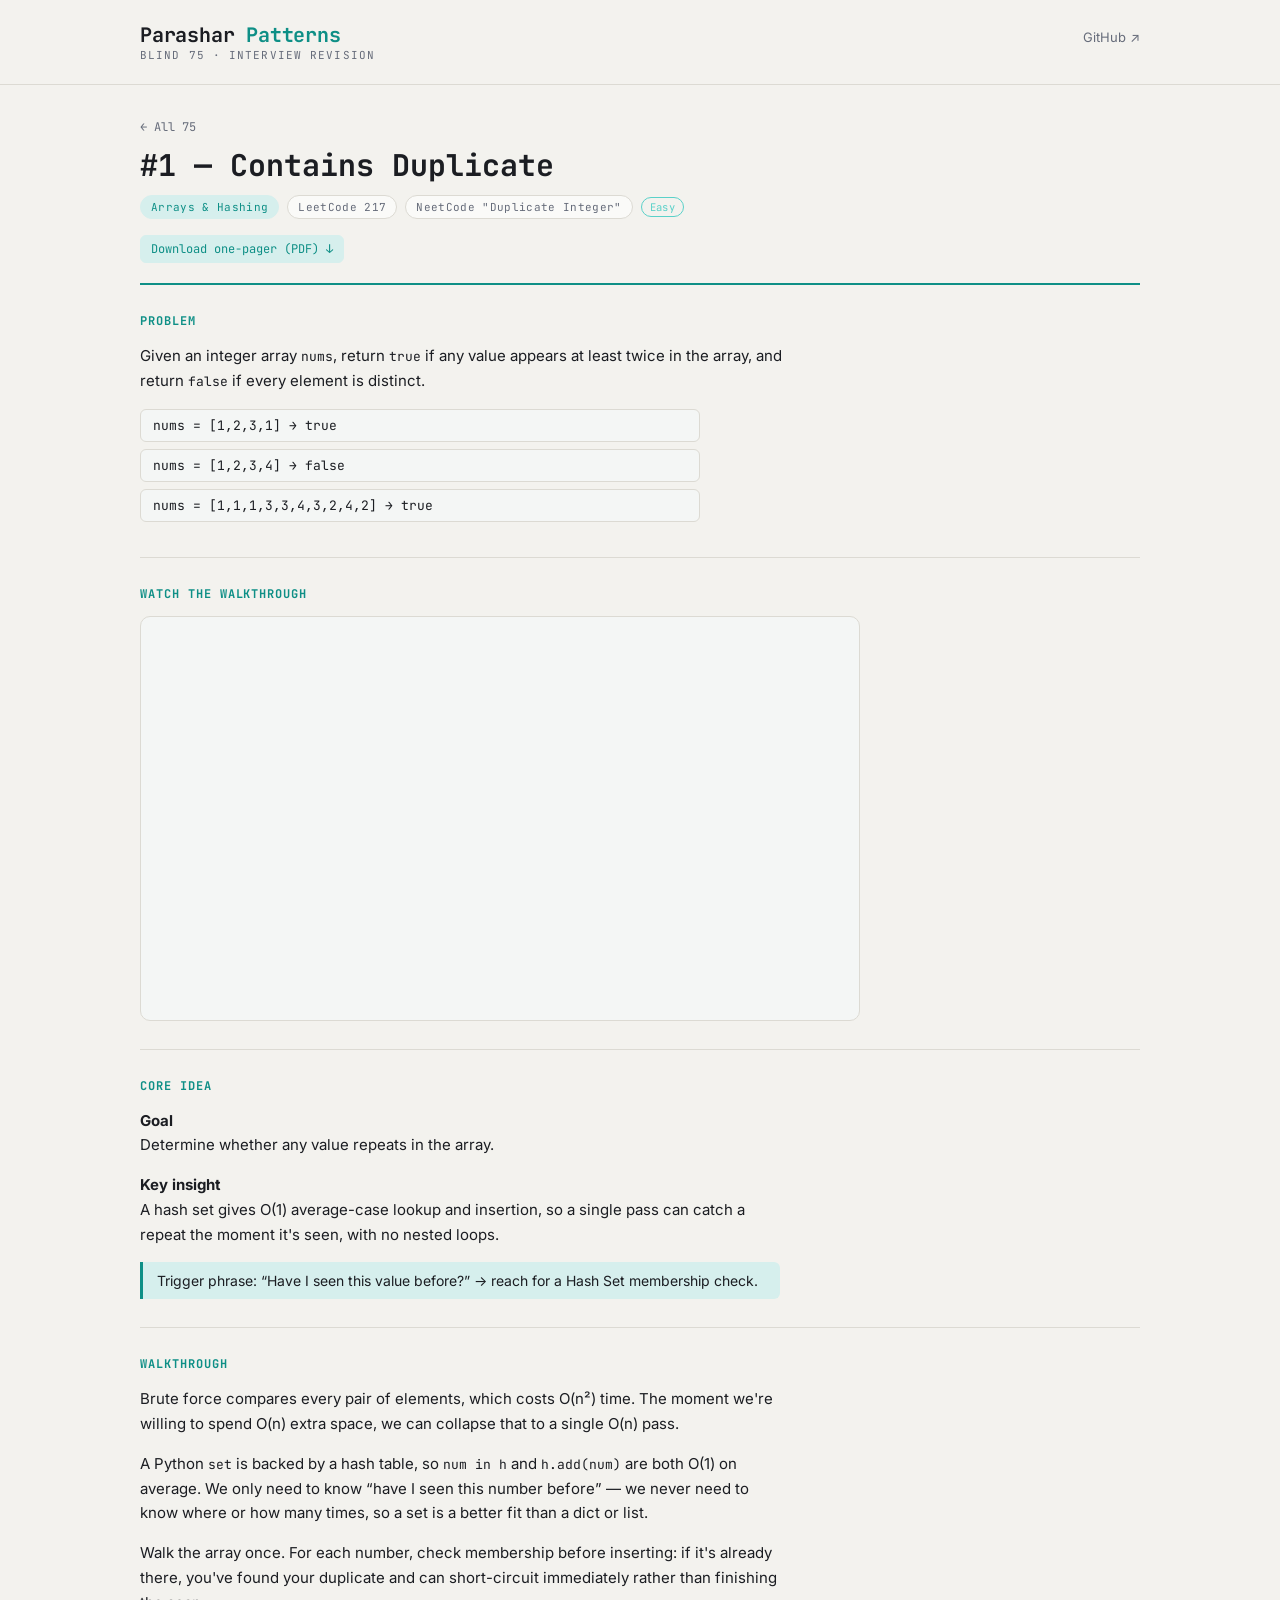
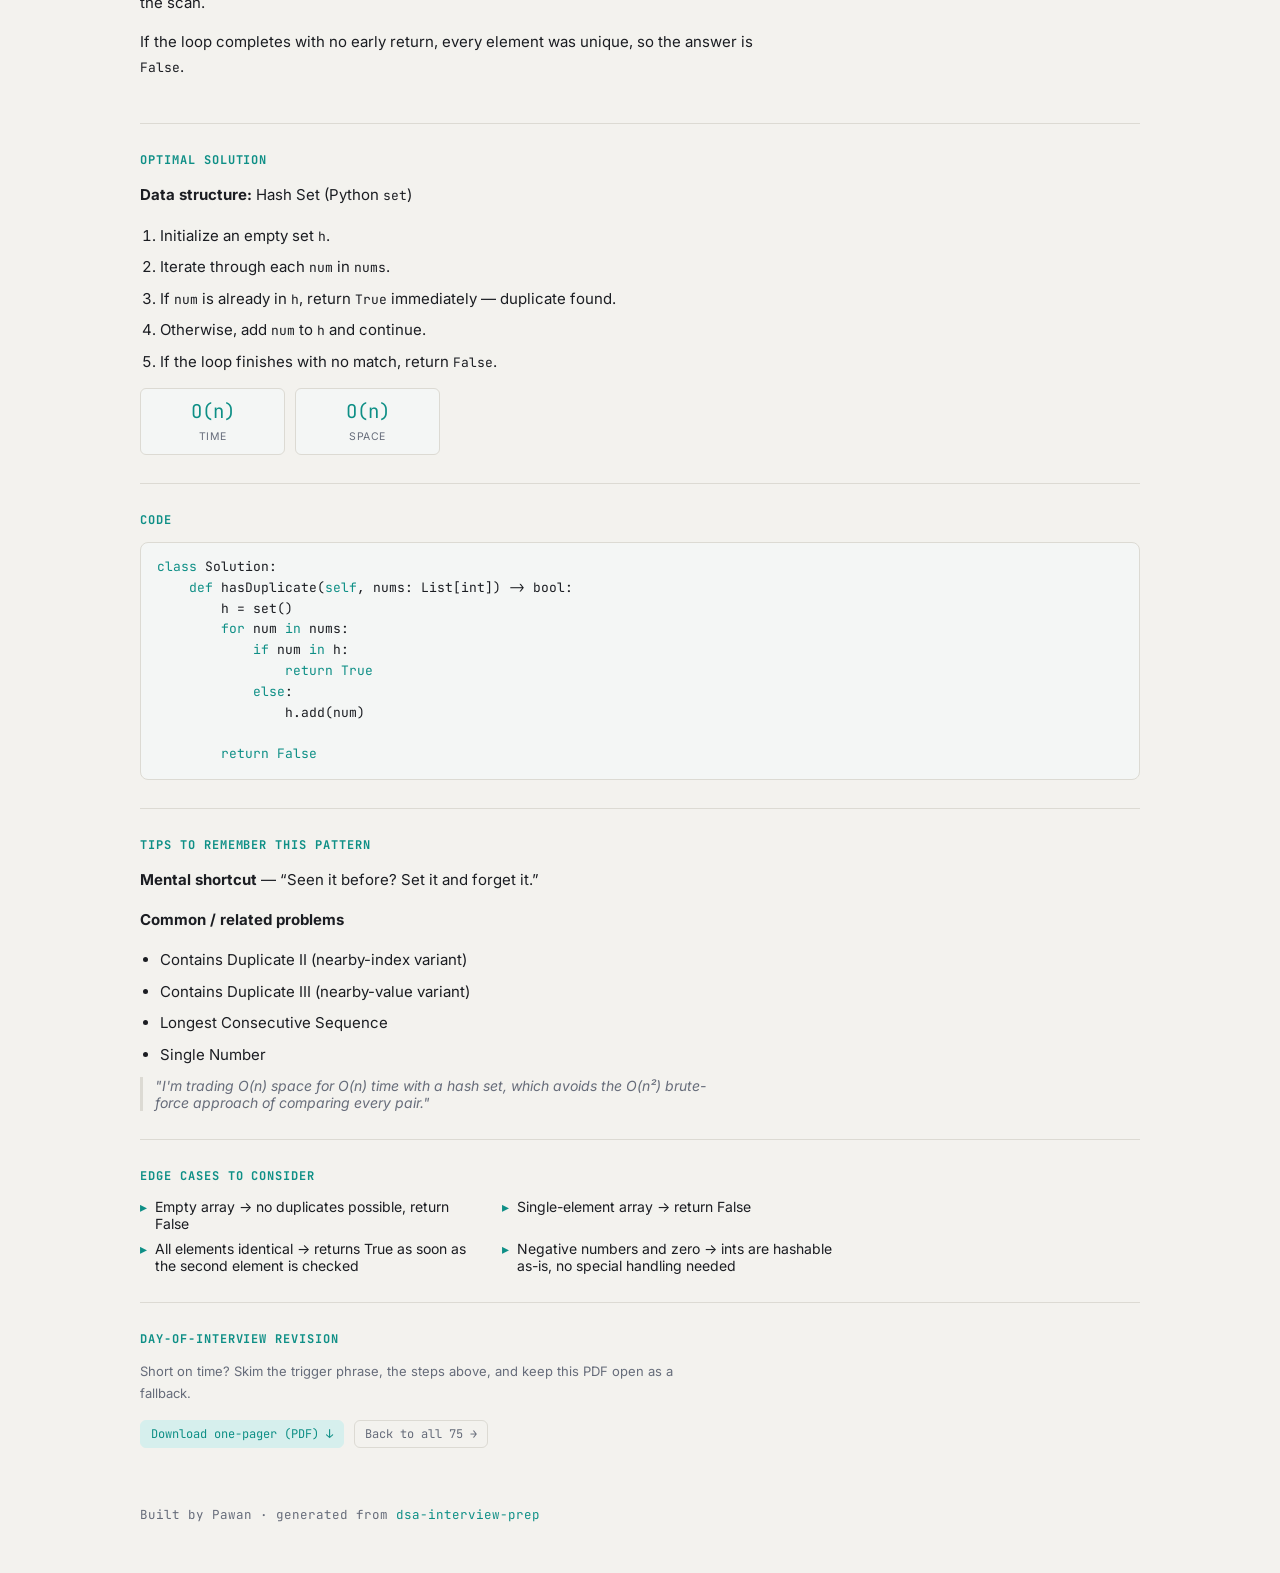
==== problems/contains-duplicate/index.html @ 85b140c4 "Initial site: problem 1 (Contains Duplicate) + generator" ====
<!doctype html>
<html lang="en">
<head>
<meta charset="utf-8">
<meta name="viewport" content="width=device-width, initial-scale=1">
<title>Contains Duplicate — Parashar Patterns</title>
<meta name="description" content="Contains Duplicate (Arrays & Hashing) — pattern, walkthrough, video, and printable one-pager.">
<link rel="preconnect" href="https://fonts.googleapis.com">
<link rel="preconnect" href="https://fonts.gstatic.com" crossorigin>
<link href="https://fonts.googleapis.com/css2?family=JetBrains+Mono:wght@400;600;700&family=Inter:wght@400;500;600&display=swap" rel="stylesheet">
<link rel="stylesheet" href="../../assets/css/site.css">
</head>
<body>
  <header class="topbar">
    <div class="container row">
      <div>
        <a class="brand" href="../../index.html">Parashar <span class="dot">Patterns</span></a>
        <div class="tagline">BLIND 75 · INTERVIEW REVISION</div>
      </div>
      <nav>
        <a href="https://github.com/pawanparashar/dsa-interview-prep">GitHub ↗</a>
      </nav>
    </div>
  </header>

  <div class="container">
    <div class="p-head">
      <a class="crumbs" href="../../index.html">← All 75</a>
      <h1>#1 — Contains Duplicate</h1>
      <div class="pills">
        <span class="pill accent">Arrays & Hashing</span>
        <span class="pill">LeetCode 217</span>
        <span class="pill">NeetCode "Duplicate Integer"</span>
        <span class="badge Easy">Easy</span>
      </div>
      <div class="p-actions">
        <a class="linkbtn" href="contains-duplicate-onepager.pdf">Download one-pager (PDF) ↓</a>
      </div>
    </div>

    <div class="section">
      <h2>Problem</h2>
      <p>Given an integer array <code>nums</code>, return <code>true</code> if any value appears at least twice in the array, and return <code>false</code> if every element is distinct.</p>
      <div class="examples">
        
        <div>nums = [1,2,3,1] → true</div>
        
        <div>nums = [1,2,3,4] → false</div>
        
        <div>nums = [1,1,1,3,3,4,3,2,4,2] → true</div>
        
      </div>
    </div>

    <div class="section">
      <h2>Watch the walkthrough</h2>
      <div class="video-frame">
        <iframe src="https://www.youtube.com/embed/3OamzN90kPg" title="Contains Duplicate solution walkthrough" allow="accelerometer; autoplay; clipboard-write; encrypted-media; gyroscope; picture-in-picture" allowfullscreen loading="lazy"></iframe>
      </div>
    </div>

    <div class="section">
      <h2>Core idea</h2>
      <p><strong>Goal</strong><br>Determine whether any value repeats in the array.</p>
      <p><strong>Key insight</strong><br>A hash set gives O(1) average-case lookup and insertion, so a single pass can catch a repeat the moment it's seen, with no nested loops.</p>
      <div class="callout">Trigger phrase: “Have I seen this value before?” → reach for a Hash Set membership check.</div>
    </div>

    <div class="section">
      <h2>Walkthrough</h2>
      
      <p>Brute force compares every pair of elements, which costs O(n²) time. The moment we're willing to spend O(n) extra space, we can collapse that to a single O(n) pass.</p>
      
      <p>A Python <code>set</code> is backed by a hash table, so <code>num in h</code> and <code>h.add(num)</code> are both O(1) on average. We only need to know “have I seen this number before” — we never need to know where or how many times, so a set is a better fit than a dict or list.</p>
      
      <p>Walk the array once. For each number, check membership before inserting: if it's already there, you've found your duplicate and can short-circuit immediately rather than finishing the scan.</p>
      
      <p>If the loop completes with no early return, every element was unique, so the answer is <code>False</code>.</p>
      
    </div>

    <div class="section">
      <h2>Optimal solution</h2>
      <p><strong>Data structure:</strong> Hash Set (Python <code>set</code>)</p>
      <ol class="steps">
        
        <li>Initialize an empty set <code>h</code>.</li>
        
        <li>Iterate through each <code>num</code> in <code>nums</code>.</li>
        
        <li>If <code>num</code> is already in <code>h</code>, return <code>True</code> immediately — duplicate found.</li>
        
        <li>Otherwise, add <code>num</code> to <code>h</code> and continue.</li>
        
        <li>If the loop finishes with no match, return <code>False</code>.</li>
        
      </ol>
      <div class="complexity">
        <div class="box"><span class="v">O(n)</span><span class="k">Time</span></div>
        <div class="box"><span class="v">O(n)</span><span class="k">Space</span></div>
      </div>
    </div>

    <div class="section">
      <h2>Code</h2>
      <pre><code><span class="kw">class</span> Solution:
    <span class="kw">def</span> hasDuplicate(<span class="kw">self</span>, nums: List[int]) -&gt; bool:
        h = set()
        <span class="kw">for</span> num <span class="kw">in</span> nums:
            <span class="kw">if</span> num <span class="kw">in</span> h:
                <span class="kw">return</span> <span class="kw">True</span>
            <span class="kw">else</span>:
                h.add(num)

        <span class="kw">return</span> <span class="kw">False</span></code></pre>
    </div>

    <div class="section">
      <h2>Tips to remember this pattern</h2>
      <p><strong>Mental shortcut</strong> — “Seen it before? Set it and forget it.”</p>
      <p><strong>Common / related problems</strong></p>
      <ul class="plain">
        
        <li>Contains Duplicate II (nearby-index variant)</li>
        
        <li>Contains Duplicate III (nearby-value variant)</li>
        
        <li>Longest Consecutive Sequence</li>
        
        <li>Single Number</li>
        
      </ul>
      <div class="quote">"I'm trading O(n) space for O(n) time with a hash set, which avoids the O(n²) brute-force approach of comparing every pair."</div>
    </div>

    <div class="section">
      <h2>Edge cases to consider</h2>
      <ul class="edge-list">
        
        <li>Empty array → no duplicates possible, return False</li>
        
        <li>Single-element array → return False</li>
        
        <li>All elements identical → returns True as soon as the second element is checked</li>
        
        <li>Negative numbers and zero → ints are hashable as-is, no special handling needed</li>
        
      </ul>
    </div>

    <div class="section">
      <h2>Day-of-interview revision</h2>
      <p class="muted">Short on time? Skim the trigger phrase, the steps above, and keep this PDF open as a fallback.</p>
      <div class="p-actions">
        <a class="linkbtn" href="contains-duplicate-onepager.pdf">Download one-pager (PDF) ↓</a>
        <a class="linkbtn ghost" href="../../index.html">Back to all 75 →</a>
      </div>
    </div>
  </div>

  <footer>
    <div class="container">Built by Pawan · generated from <a href="https://github.com/pawanparashar/dsa-interview-prep">dsa-interview-prep</a></div>
  </footer>
</body>
</html>
---- assets/css/site.css ----
/* Parashar Patterns — shared site styles
   layout concept: dark "terminal notebook" — monospace display type over a
   calm sans body, one teal accent carried over from the revision cards */
:root {
  --bg: #0f1115;
  --panel: #171a21;
  --panel-2: #1d212b;
  --border: #2a2f3a;
  --fg: #e8eaf0;
  --muted: #9aa3b5;
  --accent: #5ad1c9;
  --accent-dim: #2d4a48;
  --code-bg: #0c0e13;
  --easy: #5ad1c9;
  --medium: #e0b85a;
  --hard: #e07a6b;
  --font-display: 'JetBrains Mono', 'Space Mono', monospace;
  --font-body: 'Inter', system-ui, -apple-system, sans-serif;
  --font-mono: 'JetBrains Mono', 'Space Mono', monospace;
  color-scheme: dark;
}
@media (prefers-color-scheme: light) {
  :root:not([data-theme="dark"]) {
    --bg: #f3f2ee;
    --panel: #ffffff;
    --panel-2: #fafaf8;
    --border: #dcdad3;
    --fg: #1b1d22;
    --muted: #666c7a;
    --accent: #0e8f86;
    --accent-dim: #d6efed;
    --code-bg: #f4f6f5;
    color-scheme: light;
  }
}
:root[data-theme="light"] {
  --bg: #f3f2ee;
  --panel: #ffffff;
  --panel-2: #fafaf8;
  --border: #dcdad3;
  --fg: #1b1d22;
  --muted: #666c7a;
  --accent: #0e8f86;
  --accent-dim: #d6efed;
  --code-bg: #f4f6f5;
  color-scheme: light;
}

* { box-sizing: border-box; }
html, body { height: 100%; }
body {
  margin: 0;
  background: var(--bg);
  color: var(--fg);
  font-family: var(--font-body);
  -webkit-font-smoothing: antialiased;
}

a { color: inherit; }

.container {
  max-width: 1040px;
  margin: 0 auto;
  padding: 0 20px;
}

/* top bar */
.topbar {
  border-bottom: 1px solid var(--border);
  padding: 22px 0;
}
.topbar .row {
  display: flex;
  align-items: baseline;
  justify-content: space-between;
  flex-wrap: wrap;
  gap: 8px 20px;
}
.brand {
  font-family: var(--font-display);
  font-size: 20px;
  font-weight: 700;
  letter-spacing: -0.01em;
  text-decoration: none;
}
.brand .dot { color: var(--accent); }
.tagline {
  font-family: var(--font-mono);
  font-size: 11px;
  letter-spacing: 0.1em;
  color: var(--muted);
}
.topbar nav a {
  font-size: 13px;
  text-decoration: none;
  color: var(--muted);
  margin-left: 18px;
}
.topbar nav a:hover { color: var(--accent); }

/* home hero */
.hero {
  padding: 36px 0 20px;
}
.hero h1 {
  font-family: var(--font-display);
  font-size: clamp(24px, 4vw, 34px);
  margin: 0 0 8px;
  text-wrap: balance;
}
.hero p {
  color: var(--muted);
  font-size: 14.5px;
  max-width: 60ch;
  margin: 0;
}
.progress {
  display: flex;
  align-items: center;
  gap: 10px;
  margin-top: 18px;
  font-family: var(--font-mono);
  font-size: 12.5px;
  color: var(--muted);
}
.progress .bar {
  flex: 1;
  max-width: 220px;
  height: 6px;
  border-radius: 999px;
  background: var(--panel-2);
  border: 1px solid var(--border);
  overflow: hidden;
}
.progress .fill {
  height: 100%;
  background: var(--accent);
}

/* problem table */
.table-wrap {
  border: 1px solid var(--border);
  border-radius: 10px;
  overflow: hidden;
  margin: 24px 0 48px;
}
table.problems {
  width: 100%;
  border-collapse: collapse;
  font-size: 13.5px;
}
table.problems thead th {
  text-align: left;
  font-family: var(--font-mono);
  font-size: 11px;
  letter-spacing: 0.06em;
  text-transform: uppercase;
  color: var(--muted);
  background: var(--panel-2);
  padding: 10px 14px;
  border-bottom: 1px solid var(--border);
  white-space: nowrap;
}
table.problems tbody tr {
  background: var(--panel);
  border-bottom: 1px solid var(--border);
}
table.problems tbody tr:last-child { border-bottom: none; }
table.problems tbody tr.pending { opacity: 0.45; }
table.problems td {
  padding: 11px 14px;
  vertical-align: middle;
}
table.problems td.num {
  font-family: var(--font-mono);
  color: var(--muted);
  width: 36px;
}
table.problems td.title { font-weight: 600; min-width: 0; }
table.problems td.title .muted-cat {
  display: block;
  font-weight: 400;
  font-size: 12px;
  color: var(--muted);
  margin-top: 2px;
}
.badge {
  display: inline-block;
  font-family: var(--font-mono);
  font-size: 10.5px;
  letter-spacing: 0.04em;
  padding: 2px 8px;
  border-radius: 999px;
  border: 1px solid var(--border);
}
.badge.Easy { color: var(--easy); border-color: var(--easy); }
.badge.Medium { color: var(--medium); border-color: var(--medium); }
.badge.Hard { color: var(--hard); border-color: var(--hard); }
.linkbtn {
  display: inline-flex;
  align-items: center;
  gap: 6px;
  font-family: var(--font-mono);
  font-size: 12px;
  text-decoration: none;
  color: var(--accent);
  border: 1px solid var(--accent-dim);
  background: var(--accent-dim);
  padding: 5px 10px;
  border-radius: 6px;
  white-space: nowrap;
}
.linkbtn:hover { filter: brightness(1.1); }
.linkbtn.ghost {
  color: var(--muted);
  border-color: var(--border);
  background: transparent;
}
.cell-links { display: flex; gap: 8px; flex-wrap: wrap; }

/* problem detail page */
.p-head {
  padding: 30px 0 20px;
  border-bottom: 2px solid var(--accent);
}
.p-head .crumbs {
  font-family: var(--font-mono);
  font-size: 12px;
  color: var(--muted);
  text-decoration: none;
}
.p-head .crumbs:hover { color: var(--accent); }
.p-head h1 {
  font-family: var(--font-display);
  font-size: clamp(22px, 4vw, 30px);
  margin: 10px 0 10px;
  text-wrap: balance;
}
.pills { display: flex; gap: 8px; flex-wrap: wrap; align-items: center; }
.pill {
  font-family: var(--font-mono);
  font-size: 11px;
  letter-spacing: 0.03em;
  padding: 4px 10px;
  border-radius: 999px;
  border: 1px solid var(--border);
  color: var(--muted);
  background: var(--panel-2);
  white-space: nowrap;
}
.pill.accent { color: var(--accent); border-color: var(--accent-dim); background: var(--accent-dim); }

.p-actions {
  display: flex;
  gap: 10px;
  margin-top: 16px;
  flex-wrap: wrap;
}

.section {
  padding: 28px 0;
  border-bottom: 1px solid var(--border);
}
.section:last-of-type { border-bottom: none; }
.section h2 {
  font-family: var(--font-mono);
  font-size: 12px;
  text-transform: uppercase;
  letter-spacing: 0.08em;
  color: var(--accent);
  margin: 0 0 14px;
}
.section p { line-height: 1.65; font-size: 15px; max-width: 72ch; }
.section p.muted { color: var(--muted); font-size: 13px; }

.video-frame {
  position: relative;
  width: 100%;
  max-width: 720px;
  aspect-ratio: 16 / 9;
  border-radius: 10px;
  overflow: hidden;
  border: 1px solid var(--border);
  background: var(--code-bg);
}
.video-frame iframe {
  position: absolute;
  inset: 0;
  width: 100%;
  height: 100%;
  border: 0;
}

.examples div {
  font-family: var(--font-mono);
  font-size: 13px;
  background: var(--code-bg);
  border: 1px solid var(--border);
  border-radius: 6px;
  padding: 7px 12px;
  margin-bottom: 7px;
  overflow-x: auto;
  max-width: 560px;
}

.callout {
  border-left: 3px solid var(--accent);
  background: var(--accent-dim);
  border-radius: 0 6px 6px 0;
  padding: 10px 14px;
  font-size: 14px;
  margin-top: 10px;
  max-width: 640px;
}

.complexity {
  display: flex;
  gap: 10px;
  margin-top: 14px;
  max-width: 300px;
}
.complexity .box {
  flex: 1;
  background: var(--code-bg);
  border: 1px solid var(--border);
  border-radius: 6px;
  padding: 10px 12px;
  text-align: center;
}
.complexity .box .v {
  font-family: var(--font-mono);
  color: var(--accent);
  font-size: 19px;
  display: block;
}
.complexity .box .k {
  font-size: 10.5px;
  color: var(--muted);
  text-transform: uppercase;
  letter-spacing: 0.06em;
}

pre {
  background: var(--code-bg);
  border: 1px solid var(--border);
  border-radius: 8px;
  padding: 14px 16px;
  overflow-x: auto;
  margin: 0;
  max-width: 100%;
}
code {
  font-family: var(--font-mono);
  font-size: 13px;
  line-height: 1.6;
  color: var(--fg);
}
.kw { color: var(--accent); }

ol.steps, ul.plain { margin: 0; padding-left: 20px; font-size: 15px; line-height: 1.7; max-width: 68ch; }
ol.steps li, ul.plain li { margin-bottom: 6px; }

.quote {
  font-size: 14px;
  font-style: italic;
  color: var(--muted);
  border-left: 3px solid var(--border);
  padding-left: 12px;
  margin-top: 10px;
  max-width: 64ch;
}

ul.edge-list {
  list-style: none;
  padding: 0;
  margin: 0;
  display: grid;
  grid-template-columns: repeat(2, 1fr);
  gap: 8px 24px;
  max-width: 700px;
}
@media (max-width: 600px) { ul.edge-list { grid-template-columns: 1fr; } }
ul.edge-list li {
  font-size: 14px;
  display: flex;
  gap: 8px;
}
ul.edge-list li::before { content: "▸"; color: var(--accent); flex-shrink: 0; }

footer {
  padding: 30px 0 50px;
  color: var(--muted);
  font-size: 12.5px;
  font-family: var(--font-mono);
}
footer a { color: var(--accent); text-decoration: none; }

@media (max-width: 680px) {
  table.problems thead { display: none; }
  table.problems, table.problems tbody, table.problems tr, table.problems td {
    display: block;
    width: 100%;
  }
  table.problems tr { padding: 12px 14px; }
  table.problems td { padding: 3px 0; }
  table.problems td.num { display: none; }
}
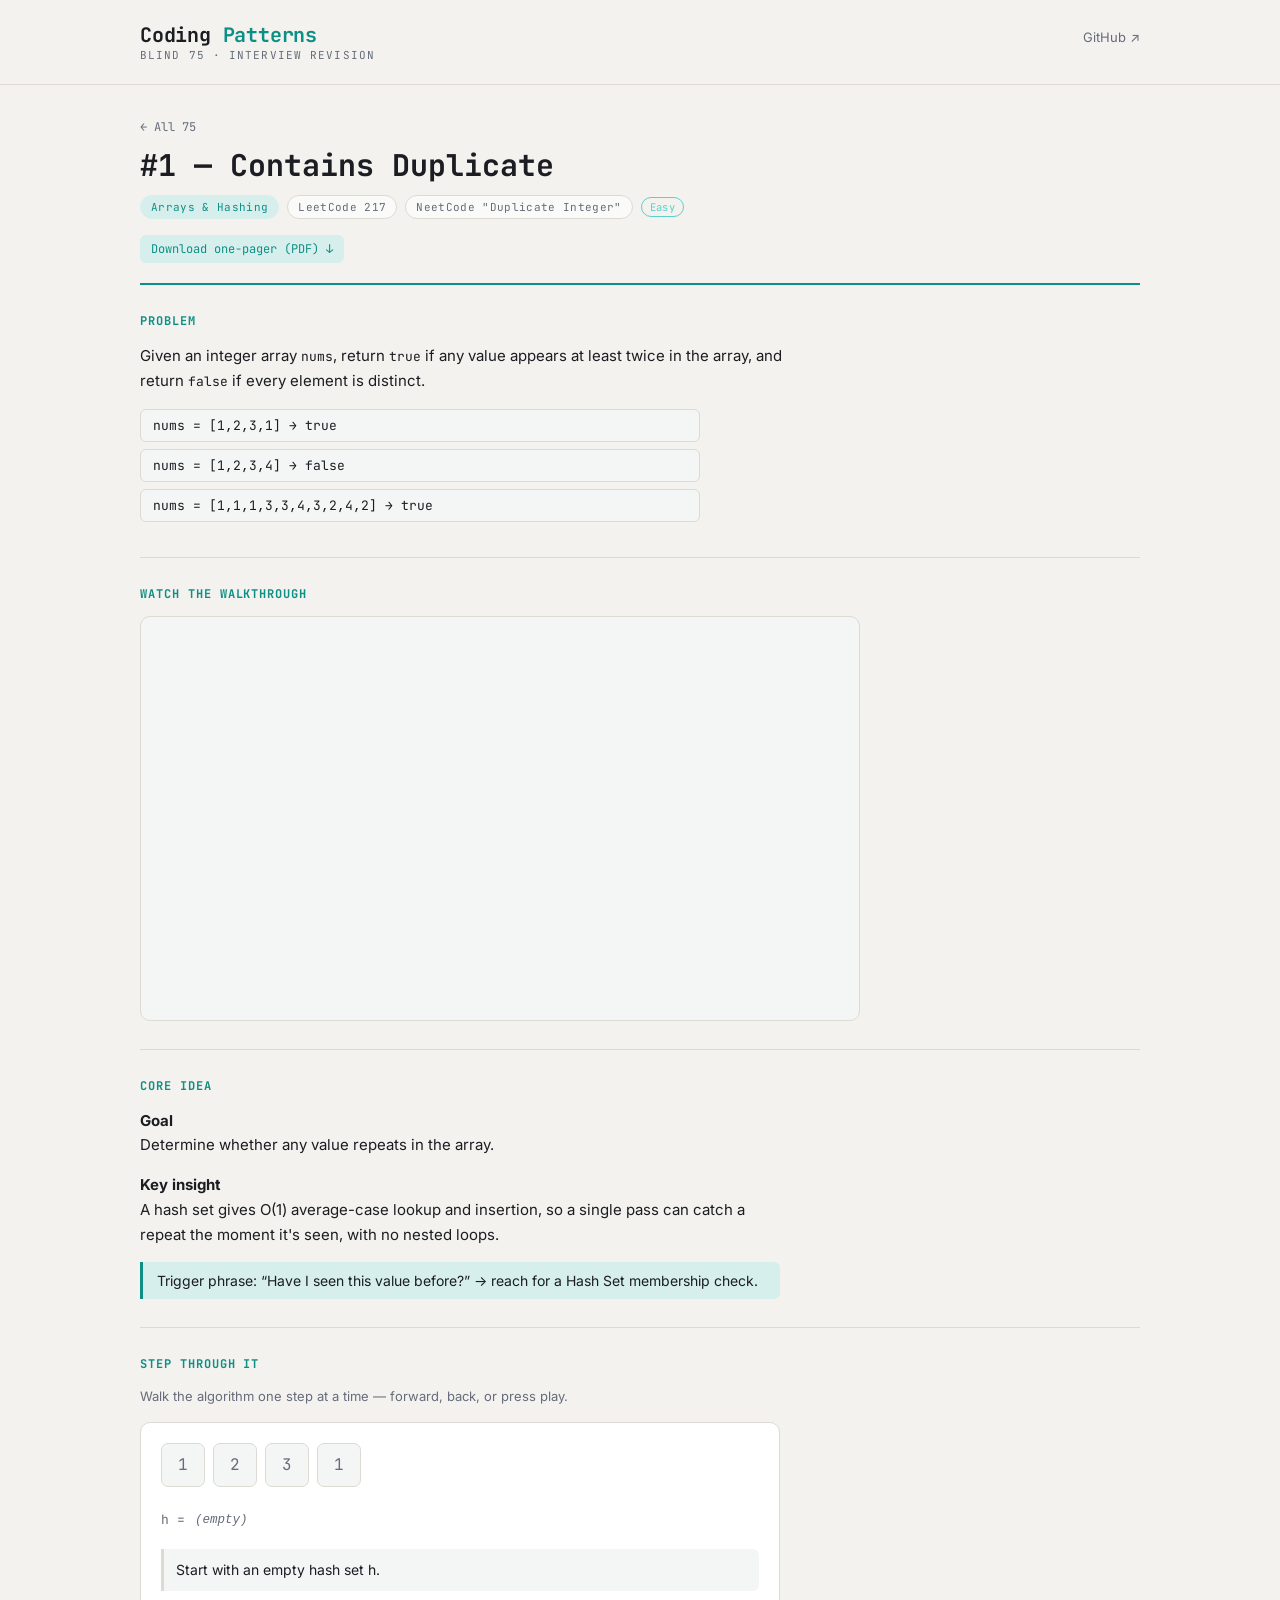
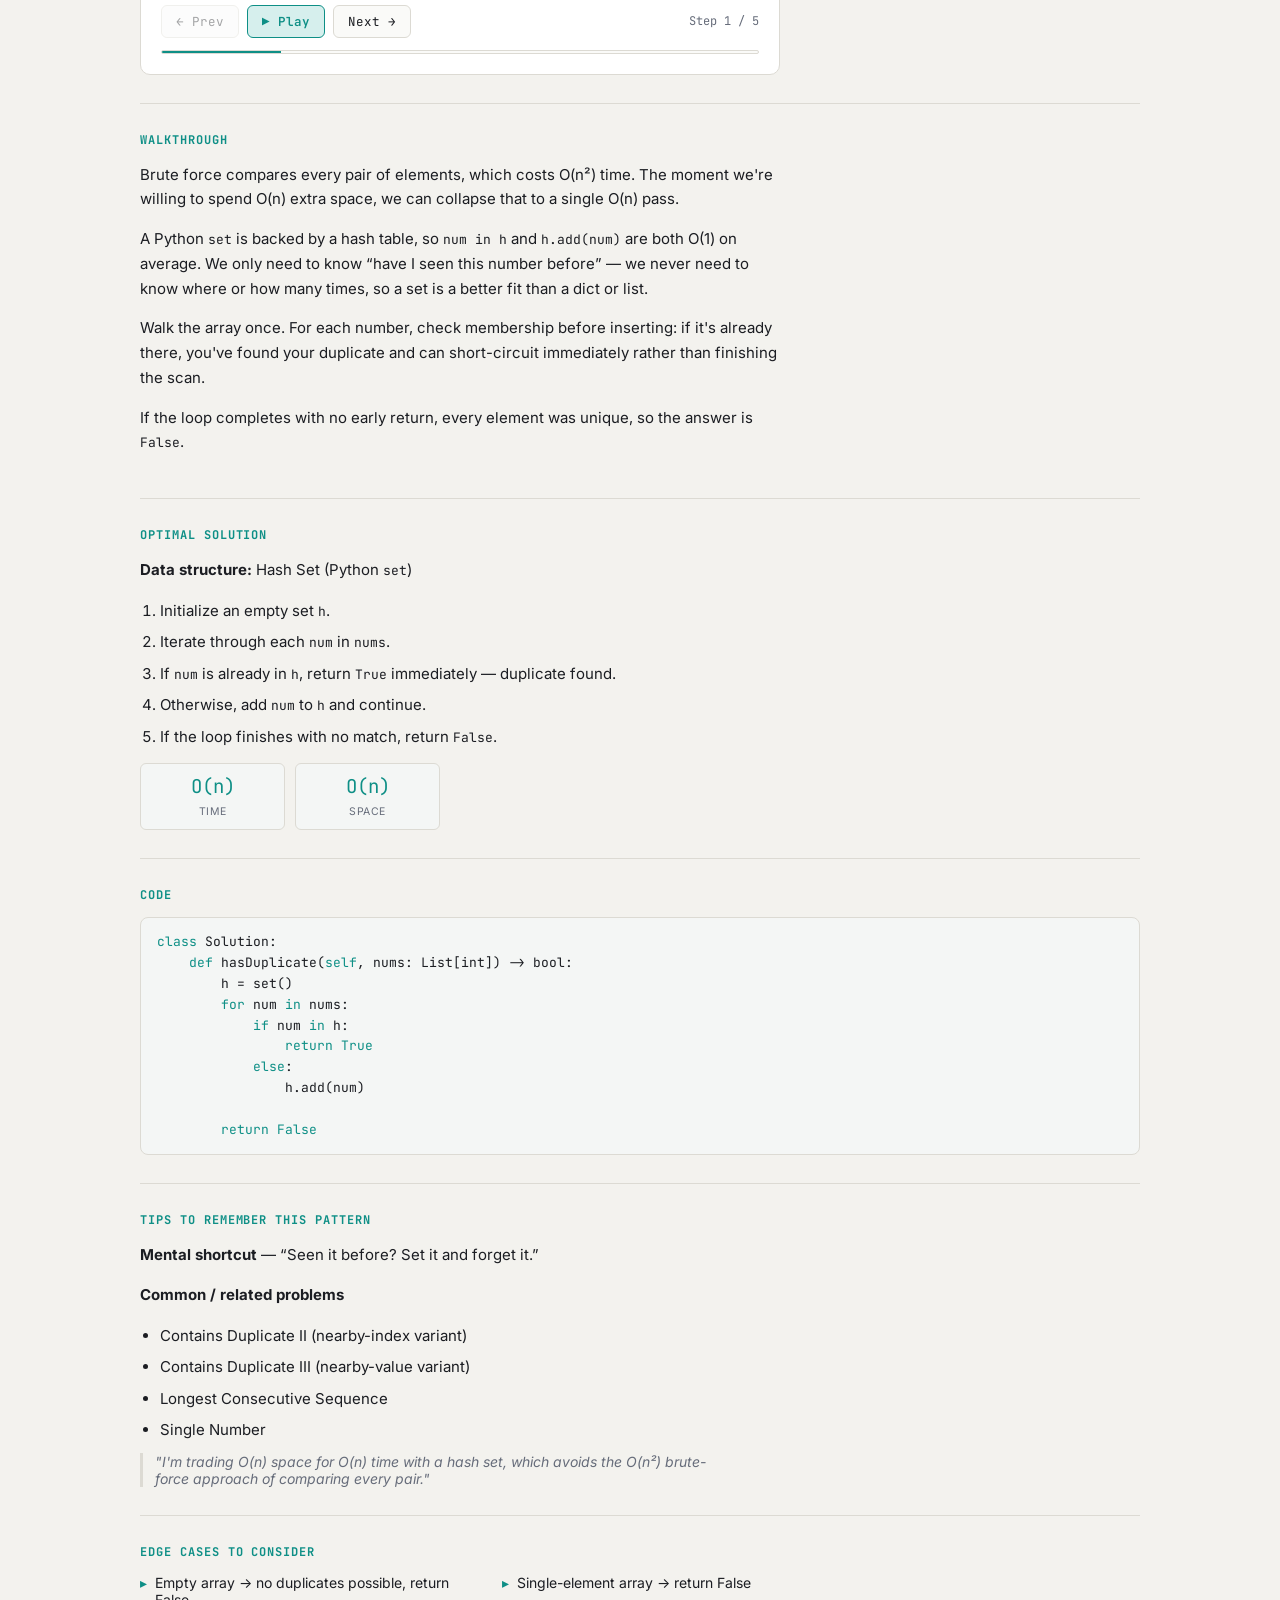
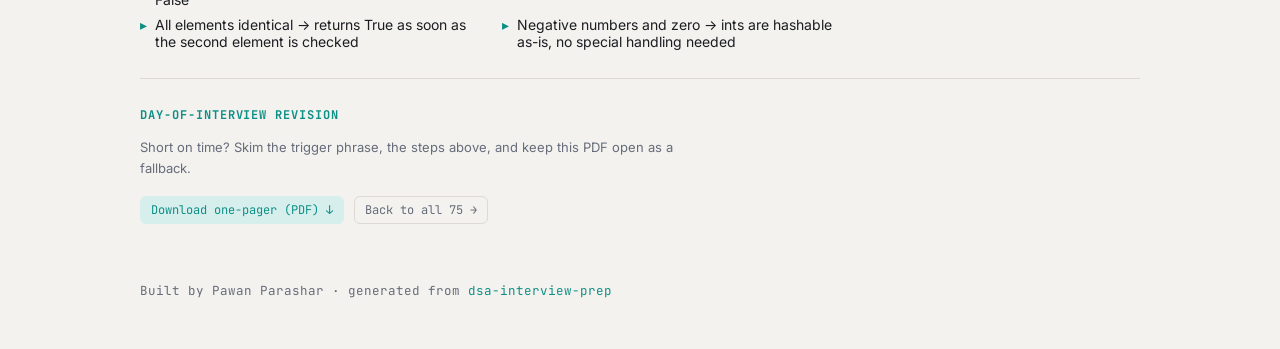
==== commit d3a3cfbf: "Rebrand to Coding Patterns, full author name, step-through visualizer" ====
--- a/problems/contains-duplicate/index.html
+++ b/problems/contains-duplicate/index.html
@@ -3,7 +3,7 @@
 <head>
 <meta charset="utf-8">
 <meta name="viewport" content="width=device-width, initial-scale=1">
-<title>Contains Duplicate — Parashar Patterns</title>
+<title>Contains Duplicate — Coding Patterns</title>
 <meta name="description" content="Contains Duplicate (Arrays & Hashing) — pattern, walkthrough, video, and printable one-pager.">
 <link rel="preconnect" href="https://fonts.googleapis.com">
 <link rel="preconnect" href="https://fonts.gstatic.com" crossorigin>
@@ -14,7 +14,7 @@
   <header class="topbar">
     <div class="container row">
       <div>
-        <a class="brand" href="../../index.html">Parashar <span class="dot">Patterns</span></a>
+        <a class="brand" href="../../index.html">Coding <span class="dot">Patterns</span></a>
         <div class="tagline">BLIND 75 · INTERVIEW REVISION</div>
       </div>
       <nav>
@@ -66,6 +66,28 @@
       <div class="callout">Trigger phrase: “Have I seen this value before?” → reach for a Hash Set membership check.</div>
     </div>
 
+    
+    <div class="section">
+      <h2>Step through it</h2>
+      <p class="muted">Walk the algorithm one step at a time — forward, back, or press play.</p>
+      <div class="viz" id="viz" data-trace="{&quot;array&quot;: [1, 2, 3, 1], &quot;frames&quot;: [{&quot;idx&quot;: null, &quot;set&quot;: [], &quot;status&quot;: &quot;start&quot;, &quot;note&quot;: &quot;Start with an empty hash set h.&quot;}, {&quot;idx&quot;: 0, &quot;set&quot;: [1], &quot;status&quot;: &quot;add&quot;, &quot;note&quot;: &quot;num = 1 \u2014 not in h, so add it. h = {1}&quot;}, {&quot;idx&quot;: 1, &quot;set&quot;: [1, 2], &quot;status&quot;: &quot;add&quot;, &quot;note&quot;: &quot;num = 2 \u2014 not in h, so add it. h = {1, 2}&quot;}, {&quot;idx&quot;: 2, &quot;set&quot;: [1, 2, 3], &quot;status&quot;: &quot;add&quot;, &quot;note&quot;: &quot;num = 3 \u2014 not in h, so add it. h = {1, 2, 3}&quot;}, {&quot;idx&quot;: 3, &quot;set&quot;: [1, 2, 3], &quot;status&quot;: &quot;found&quot;, &quot;note&quot;: &quot;num = 1 \u2014 already in h! Return True immediately.&quot;}]}">
+        <div class="viz-array" id="vizArray"></div>
+        <div class="viz-set-row">
+          <span class="viz-set-label">h =</span>
+          <div class="viz-set" id="vizSet"></div>
+        </div>
+        <div class="viz-note" id="vizNote"></div>
+        <div class="viz-controls">
+          <button class="viz-btn" id="vizPrev" aria-label="Previous step">&larr; Prev</button>
+          <button class="viz-btn accent" id="vizPlay" aria-label="Play">&#9654; Play</button>
+          <button class="viz-btn" id="vizNext" aria-label="Next step">Next &rarr;</button>
+          <span class="viz-step-count" id="vizCount"></span>
+        </div>
+        <div class="viz-progress"><div class="viz-progress-fill" id="vizProgressFill"></div></div>
+      </div>
+    </div>
+    
+
     <div class="section">
       <h2>Walkthrough</h2>
       
@@ -159,7 +181,101 @@
   </div>
 
   <footer>
-    <div class="container">Built by Pawan · generated from <a href="https://github.com/pawanparashar/dsa-interview-prep">dsa-interview-prep</a></div>
+    <div class="container">Built by Pawan Parashar · generated from <a href="https://github.com/pawanparashar/dsa-interview-prep">dsa-interview-prep</a></div>
   </footer>
+
+  
+  <script>
+  (function () {
+    var root = document.getElementById('viz');
+    if (!root) return;
+    var trace = JSON.parse(root.dataset.trace);
+    var arr = trace.array;
+    var frames = trace.frames;
+    var cur = 0;
+    var playing = false;
+    var timer = null;
+
+    var arrayEl = document.getElementById('vizArray');
+    var setEl = document.getElementById('vizSet');
+    var noteEl = document.getElementById('vizNote');
+    var countEl = document.getElementById('vizCount');
+    var fillEl = document.getElementById('vizProgressFill');
+    var prevBtn = document.getElementById('vizPrev');
+    var nextBtn = document.getElementById('vizNext');
+    var playBtn = document.getElementById('vizPlay');
+
+    arr.forEach(function (val) {
+      var cell = document.createElement('div');
+      cell.className = 'viz-cell';
+      cell.textContent = val;
+      arrayEl.appendChild(cell);
+    });
+    var cells = arrayEl.querySelectorAll('.viz-cell');
+
+    function render() {
+      var f = frames[cur];
+      cells.forEach(function (cell, i) {
+        cell.classList.remove('active', 'found', 'done');
+        if (f.idx !== null && i === f.idx) {
+          cell.classList.add(f.status === 'found' ? 'found' : 'active');
+        } else if (f.idx !== null && i < f.idx) {
+          cell.classList.add('done');
+        }
+      });
+      setEl.innerHTML = '';
+      if (f.set.length === 0) {
+        var empty = document.createElement('span');
+        empty.className = 'viz-set-empty';
+        empty.textContent = '(empty)';
+        setEl.appendChild(empty);
+      } else {
+        f.set.forEach(function (v) {
+          var chip = document.createElement('span');
+          chip.className = 'viz-chip';
+          chip.textContent = v;
+          setEl.appendChild(chip);
+        });
+      }
+      noteEl.textContent = f.note;
+      noteEl.className = 'viz-note' + (f.status === 'found' ? ' found' : '');
+      countEl.textContent = 'Step ' + (cur + 1) + ' / ' + frames.length;
+      fillEl.style.width = (((cur + 1) / frames.length) * 100) + '%';
+      prevBtn.disabled = cur === 0;
+      nextBtn.disabled = cur === frames.length - 1;
+      if (cur === frames.length - 1) stopPlaying();
+    }
+
+    function goTo(i) {
+      cur = Math.max(0, Math.min(frames.length - 1, i));
+      render();
+    }
+
+    function stopPlaying() {
+      playing = false;
+      playBtn.innerHTML = '&#9654; Play';
+      if (timer) { clearInterval(timer); timer = null; }
+    }
+
+    function startPlaying() {
+      if (cur === frames.length - 1) cur = 0;
+      playing = true;
+      playBtn.innerHTML = '&#10074;&#10074; Pause';
+      timer = setInterval(function () {
+        if (cur >= frames.length - 1) { stopPlaying(); render(); return; }
+        goTo(cur + 1);
+      }, 1400);
+    }
+
+    prevBtn.addEventListener('click', function () { stopPlaying(); goTo(cur - 1); });
+    nextBtn.addEventListener('click', function () { stopPlaying(); goTo(cur + 1); });
+    playBtn.addEventListener('click', function () {
+      if (playing) { stopPlaying(); } else { startPlaying(); }
+    });
+
+    render();
+  })();
+  </script>
+  
 </body>
 </html>
--- a/assets/css/site.css
+++ b/assets/css/site.css
@@ -387,6 +387,139 @@
 }
 ul.edge-list li::before { content: "▸"; color: var(--accent); flex-shrink: 0; }
 
+/* step-through visualizer */
+.viz {
+  margin-top: 14px;
+  background: var(--panel);
+  border: 1px solid var(--border);
+  border-radius: 10px;
+  padding: 20px;
+  max-width: 640px;
+}
+.viz-array {
+  display: flex;
+  gap: 8px;
+  flex-wrap: wrap;
+  margin-bottom: 18px;
+}
+.viz-cell {
+  width: 44px;
+  height: 44px;
+  display: flex;
+  align-items: center;
+  justify-content: center;
+  font-family: var(--font-mono);
+  font-size: 16px;
+  border: 1px solid var(--border);
+  border-radius: 7px;
+  background: var(--code-bg);
+  color: var(--muted);
+  transition: background 0.2s, border-color 0.2s, color 0.2s, transform 0.15s;
+}
+.viz-cell.done { color: var(--fg); }
+.viz-cell.active {
+  background: var(--accent-dim);
+  border-color: var(--accent);
+  color: var(--accent);
+  transform: scale(1.08);
+}
+.viz-cell.found {
+  background: var(--hard);
+  border-color: var(--hard);
+  color: #1b1d22;
+  transform: scale(1.08);
+}
+.viz-set-row {
+  display: flex;
+  align-items: center;
+  gap: 10px;
+  margin-bottom: 14px;
+}
+.viz-set-label {
+  font-family: var(--font-mono);
+  font-size: 13px;
+  color: var(--muted);
+}
+.viz-set {
+  display: flex;
+  gap: 6px;
+  flex-wrap: wrap;
+  min-height: 30px;
+  align-items: center;
+}
+.viz-chip {
+  font-family: var(--font-mono);
+  font-size: 13px;
+  padding: 4px 10px;
+  border-radius: 999px;
+  background: var(--accent-dim);
+  border: 1px solid var(--accent);
+  color: var(--accent);
+}
+.viz-set-empty {
+  font-family: var(--font-mono);
+  font-size: 12.5px;
+  color: var(--muted);
+  font-style: italic;
+}
+.viz-note {
+  font-size: 14px;
+  line-height: 1.5;
+  min-height: 42px;
+  padding: 10px 12px;
+  background: var(--code-bg);
+  border-left: 3px solid var(--border);
+  border-radius: 0 6px 6px 0;
+  margin-bottom: 14px;
+}
+.viz-note.found {
+  border-left-color: var(--hard);
+  color: var(--hard);
+}
+.viz-controls {
+  display: flex;
+  align-items: center;
+  gap: 8px;
+  flex-wrap: wrap;
+}
+.viz-btn {
+  font-family: var(--font-mono);
+  font-size: 12.5px;
+  padding: 7px 14px;
+  border-radius: 6px;
+  border: 1px solid var(--border);
+  background: var(--panel-2);
+  color: var(--fg);
+  cursor: pointer;
+}
+.viz-btn:hover:not(:disabled) { border-color: var(--accent); color: var(--accent); }
+.viz-btn:disabled { opacity: 0.4; cursor: not-allowed; }
+.viz-btn.accent {
+  background: var(--accent-dim);
+  border-color: var(--accent);
+  color: var(--accent);
+  font-weight: 600;
+}
+.viz-step-count {
+  margin-left: auto;
+  font-family: var(--font-mono);
+  font-size: 12px;
+  color: var(--muted);
+}
+.viz-progress {
+  margin-top: 12px;
+  height: 4px;
+  border-radius: 999px;
+  background: var(--panel-2);
+  border: 1px solid var(--border);
+  overflow: hidden;
+}
+.viz-progress-fill {
+  height: 100%;
+  background: var(--accent);
+  transition: width 0.25s ease;
+}
+
 footer {
   padding: 30px 0 50px;
   color: var(--muted);
